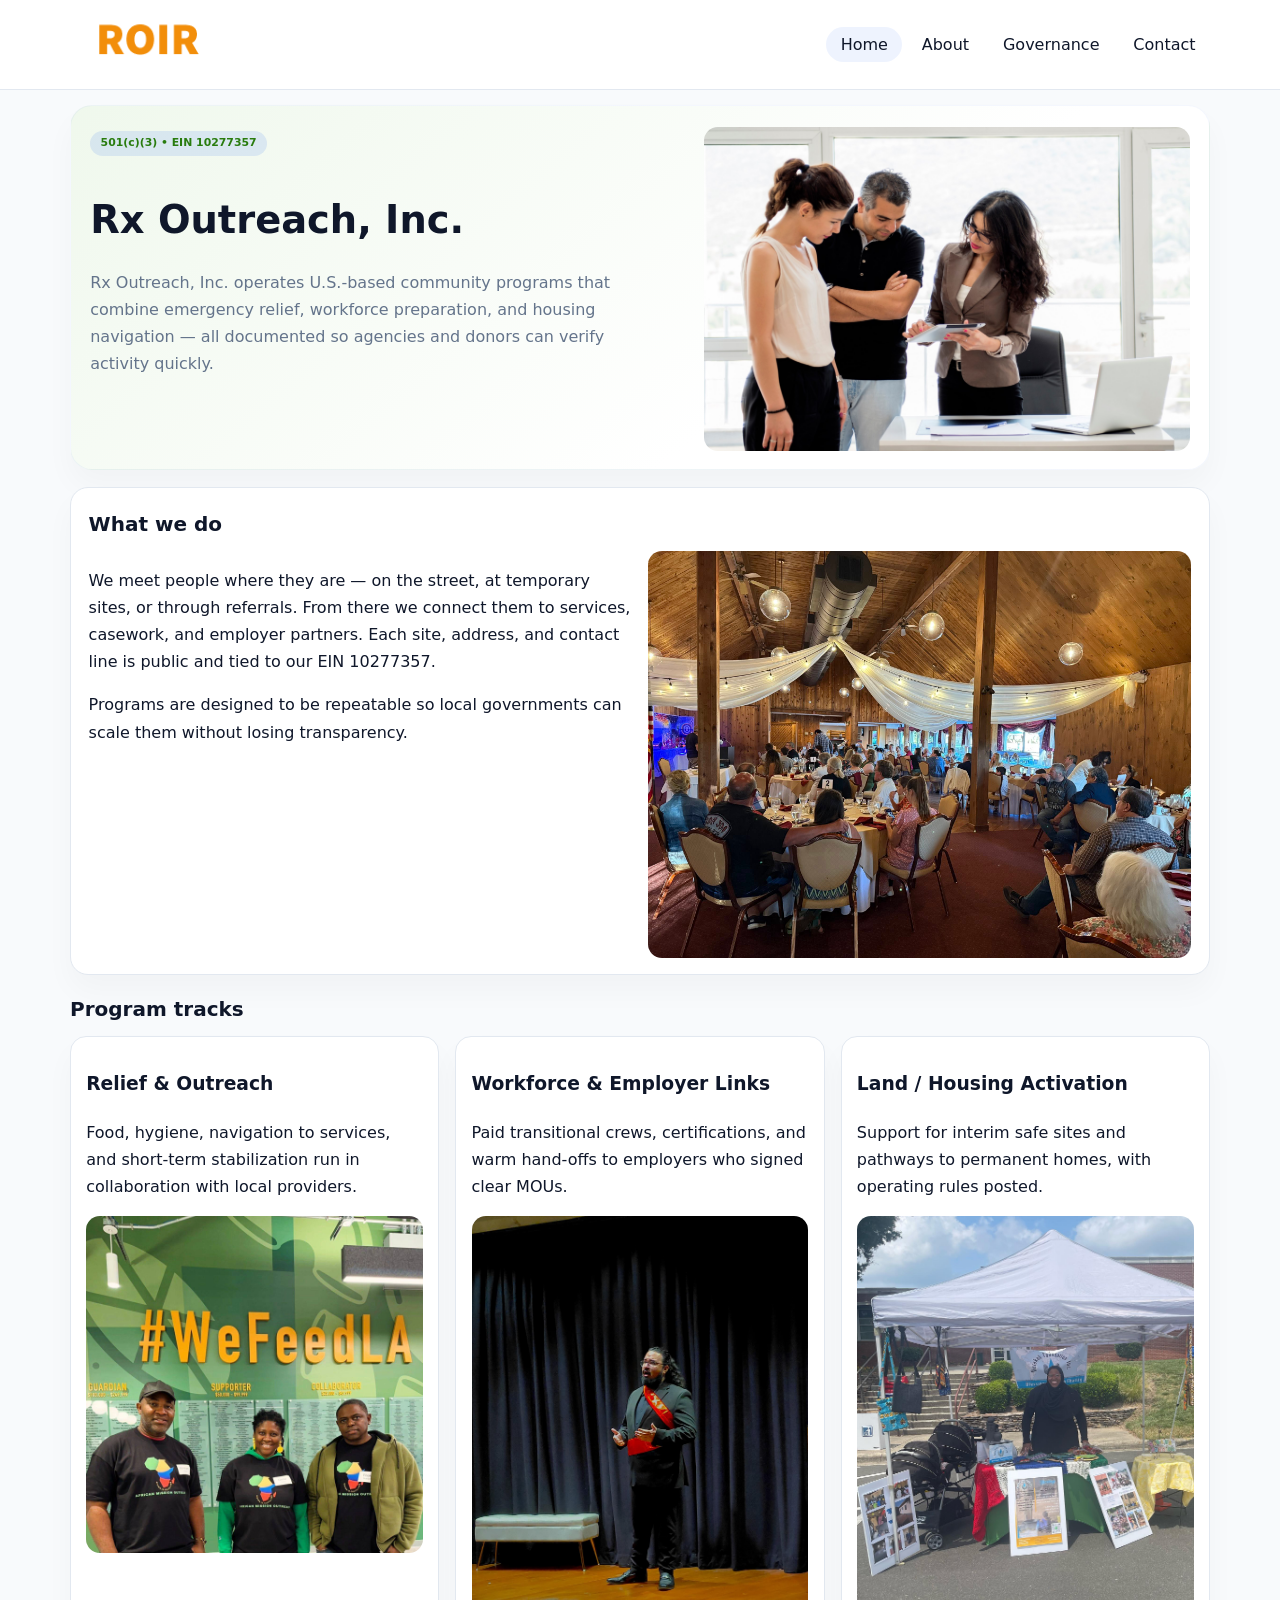
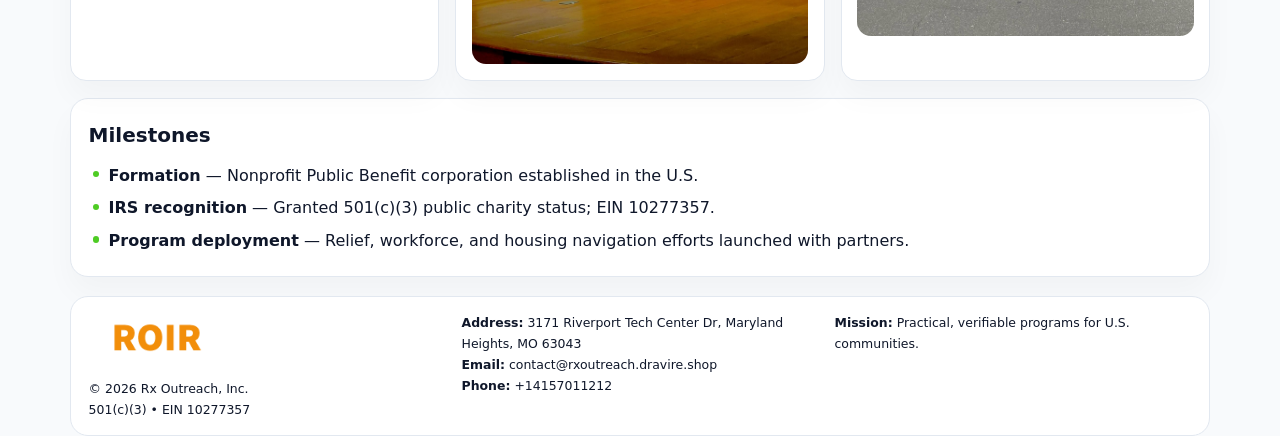
==== index.html @ e74a0096 "Initial commit" ====
<!doctype html><html lang="en"><head>
<meta charset="utf-8">
<meta name="viewport" content="width=device-width,initial-scale=1">
<title>Rx Outreach, Inc. – Nonprofit • 2025</title>
<link rel="stylesheet" href="assets/styles.css">
<link rel="icon" href="images/logo.png">
<meta name="data-ein" content="10277357">
<meta name="data-name" content="Rx Outreach, Inc.">
<meta name="data-email" content="contact@rxoutreach.dravire.shop">
<meta name="data-phone" content="+14157011212">
<meta name="data-address" content="3171 Riverport Tech Center Dr,
Maryland Heights, MO 63043">
<meta name="data-map" content="3171+Riverport+Tech+Center+Dr,+Maryland+Heights,+MO+63043">
  <meta name="description" content="Dedicated to community services, education, and direct relief, Rx Outreach, Inc.">
</head><body>
<div style="position:absolute;left:-9999px;top:-9999px;opacity:0" data-uniq="{{UNIQUE_BLOB}}">
  <span>Dedicated to community services, education, and direct relief, Rx Outreach, Inc.</span><svg width="12" height="12" viewBox="0 0 12 12" xmlns="http://www.w3.org/2000/svg"><circle cx="6" cy="6" r="5" fill="#2563eb"/></svg><img src="images/finance.jpg" width="1" height="1" alt="" loading="lazy"/>
</div>

<header>
  <div class="topbar">
    <a href="index.html"><img src="images/logo.png" style="width:155px" alt=""></a>
    <nav>
      <a class="active" href="index.html">Home</a>
      <a href="about.html">About</a>
      <a href="governance.html">Governance</a>
      <a href="contact.html">Contact</a>
    </nav>
  </div>
</header>

<section class="c48f3e4d043">
  <div>
    <span class="ca9b6cd5865">501(c)(3) • EIN 10277357</span>
    <h1>Rx Outreach, Inc.</h1>
    <p class="c733e7978ec">Rx Outreach, Inc. operates U.S.-based community programs that combine emergency relief, workforce preparation, and housing navigation — all documented so agencies and donors can verify activity quickly.</p>
  </div>
  <img src="images/hero.jpg" alt="Community program">
</section>

<section class="section">
  <div class="panel">
    <h2>What we do</h2>
    <div class="twocol">
      <div>
        <p>We meet people where they are — on the street, at temporary sites, or through referrals. From there we connect them to services, casework, and employer partners. Each site, address, and contact line is public and tied to our EIN 10277357.</p>
        <p>Programs are designed to be repeatable so local governments can scale them without losing transparency.</p>
      </div>
      <div>
        <img src="images/community.jpg" alt="Community work">
      </div>
    </div>
  </div>
</section>

<section class="section">
  <h2>Program tracks</h2>
  <div class="cards">
    <article class="c36131d389b">
      <h3>Relief & Outreach</h3>
      <p>Food, hygiene, navigation to services, and short-term stabilization run in collaboration with local providers.</p>
      <img src="images/relief.jpg" alt="" style="margin-top:.6rem">
    </article>
    <article class="c36131d389b">
      <h3>Workforce & Employer Links</h3>
      <p>Paid transitional crews, certifications, and warm hand-offs to employers who signed clear MOUs.</p>
      <img src="images/jobs.jpg" alt="" style="margin-top:.6rem">
    </article>
    <article class="c36131d389b">
      <h3>Land / Housing Activation</h3>
      <p>Support for interim safe sites and pathways to permanent homes, with operating rules posted.</p>
      <img src="images/land.jpg" alt="" style="margin-top:.6rem">
    </article>
  </div>
</section>

<section class="section">
  <div class="panel">
    <h2>Milestones</h2>
    <ul class="timeline">
      <li><strong>Formation</strong> — Nonprofit Public Benefit corporation established in the U.S.</li>
      <li><strong>IRS recognition</strong> — Granted 501(c)(3) public charity status; EIN 10277357.</li>
      <li><strong>Program deployment</strong> — Relief, workforce, and housing navigation efforts launched with partners.</li>
    </ul>
  </div>
</section>

<footer>
  <div class="footer-grid">
    <div>
      <img src="images/logo.png" style="width:135px;margin-bottom:.35rem" alt="">
      <div class="small">© <span id="year"></span> Rx Outreach, Inc.</div>
      <div class="small">501(c)(3) • EIN 10277357</div>
    </div>
    <div>
      <div class="small"><strong>Address:</strong> 3171 Riverport Tech Center Dr,
Maryland Heights, MO 63043</div>
      <div class="small"><strong>Email:</strong> <a href="mailto:contact@rxoutreach.dravire.shop">contact@rxoutreach.dravire.shop</a></div>
      <div class="small"><strong>Phone:</strong> <a href="tel:+14157011212">+14157011212</a></div>
    </div>
    <div>
      <div class="small"><strong>Mission:</strong> Practical, verifiable programs for U.S. communities.</div>
    </div>
  </div>
</footer>

<script>
(function(){
  function m(n){const e=document.querySelector('meta[name="'+n+'"]');return e?e.content:'';}
  function h(s){let x=2166136261>>>0;for(let i=0;i<s.length;i++){x^=s.charCodeAt(i);x=(x*16777619)>>>0;}return x>>>0;}
  const key = h((m('data-ein')||m('data-name')||'0').replace(/\s+/g,''));
  const H = key % 360, S = 55 + (key % 18), L = 47;
  const r = document.documentElement;
  r.style.setProperty('--brand',`hsl(${H} ${S}% ${L}%)`);
  r.style.setProperty('--brand-ink',`hsl(${H} ${Math.min(95,S+10)}% ${Math.max(20,L-20)}%)`);
  r.style.setProperty('--soft',`hsl(${H} ${Math.max(35,S-25)}% 95%)`);
  const y=document.getElementById('year');if(y)y.textContent=new Date().getFullYear();
})();
</script>
</body></html>
---- assets/styles.css ----
:root{
  --ink:#0f172a;
  --muted:#64748b;
  --line:#e2e8f0;
  --paper:#fff;
  --brand:#2563eb;
  --brand-ink:#1e40af;
  --soft:#eff6ff;
  --r:18px;
  --sh:0 16px 30px rgba(15,23,42,.03);
}
*{box-sizing:border-box}
html,body{height:100%}
body{
  margin:0;
  background:#f8fafc;
  color:var(--ink);
  font-family:Inter,system-ui,-apple-system,BlinkMacSystemFont,"Segoe UI",Arial,sans-serif;
  line-height:1.7;
}
img{max-width:100%;height:auto;display:block;border-radius:14px}
a{color:var(--brand);text-decoration:none}
a:hover{text-decoration:underline}

/* NAV */
header{background:#fff;border-bottom:1px solid var(--line);position:sticky;top:0;z-index:15}
.topbar{
  width:min(1140px,94%);
  margin:0 auto;
  display:flex;
  align-items:center;
  justify-content:space-between;
  gap:1rem;
  padding:.6rem 0;
}
.topbar nav a{
  padding:.5rem .9rem;
  border-radius:999px;
  color:var(--ink);
  font-weight:500;
}
.topbar nav a.active,
.topbar nav a:hover{
  background:rgba(37,99,235,.08);
  text-decoration:none;
}

/* HERO */
.c48f3e4d043{
  width:min(1140px,94%);
  margin:.95rem auto 0;
  background:linear-gradient(140deg,var(--soft),#fff 65%);
  border:1px solid rgba(37,99,235,.05);
  border-radius:22px;
  display:grid;
  grid-template-columns:1.1fr .9fr;
  gap:1.2rem;
  padding:1.3rem 1.2rem 1.1rem;
  box-shadow:var(--sh);
}
.c48f3e4d043 h1{font-size:clamp(1.8rem,3vw,2.55rem);margin-bottom:.4rem}
.c48f3e4d043 .c733e7978ec{color:var(--muted);max-width:550px}
.ca9b6cd5865{
  display:inline-block;
  background:rgba(37,99,235,.12);
  color:var(--brand-ink);
  padding:.2rem .65rem;
  border-radius:999px;
  font-weight:600;
  font-size:.68rem;
}

/* SECTION */
.section{
  width:min(1140px,94%);
  margin:1.05rem auto 0;
}
.panel{
  background:#fff;border:1px solid var(--line);border-radius:18px;
  padding:1rem 1.1rem;box-shadow:var(--sh);
}
h2{font-size:1.25rem;margin:.2rem 0 .6rem}

/* grids */
.cards{
  display:grid;
  grid-template-columns:repeat(auto-fit,minmax(230px,1fr));
  gap:1rem;
}
.c36131d389b{
  background:#fff;border:1px solid var(--line);border-radius:16px;
  padding:.8rem .95rem 1rem;box-shadow:var(--sh);
}
.twocol{
  display:grid;grid-template-columns:1fr 1fr;gap:1rem;align-items:start;
}

/* timeline */
.timeline{list-style:none;margin:.5rem 0 0;padding:0}
.timeline li{position:relative;padding-left:1.25rem;margin:.35rem 0}
.timeline li::before{
  content:"";position:absolute;left:.25rem;top:.58rem;width:.4rem;height:.4rem;border-radius:999px;background:var(--brand)
}

/* contact form */
button,input,textarea{font:inherit}
.contact-form{display:grid;gap:12px;max-width:760px}
.contact-form .row-2{display:grid;grid-template-columns:1fr 1fr;gap:12px}
.contact-form input,
.contact-form textarea{
  width:100%;padding:.85rem 1rem;border:1px solid var(--line);
  border-radius:14px;background:#fff;
}
.contact-form textarea{resize:vertical}
.contact-form button{
  width:auto;justify-self:start;padding:.8rem 1.35rem;background:var(--brand);
  color:#fff;border:0;border-radius:14px;cursor:pointer
}
.contact-form button:hover{background:var(--brand-ink)}

/* footer */
footer{
  width:min(1140px,94%);
  margin:1.2rem auto 1.1rem;
  background:#fff;
  border:1px solid var(--line);
  border-radius:18px;
  padding:.9rem 1.1rem;
}
.footer-grid{
  display:grid;grid-template-columns:repeat(auto-fit,minmax(220px,1fr));
  gap:1rem
}
/* chữ footer đậm hơn cho dễ nhìn */
.small{
  color:#0f172a;   /* đậm hơn */
  font-size:.78rem;
}
.small a{color:#0f172a;text-decoration:none}
.small a:hover{text-decoration:underline}

/* responsive */
@media(max-width:940px){
  .c48f3e4d043{grid-template-columns:1fr}
  .twocol{grid-template-columns:1fr}
}
@media(max-width:640px){
  .topbar{flex-wrap:wrap;justify-content:center}
  .contact-form .row-2{grid-template-columns:1fr}
}
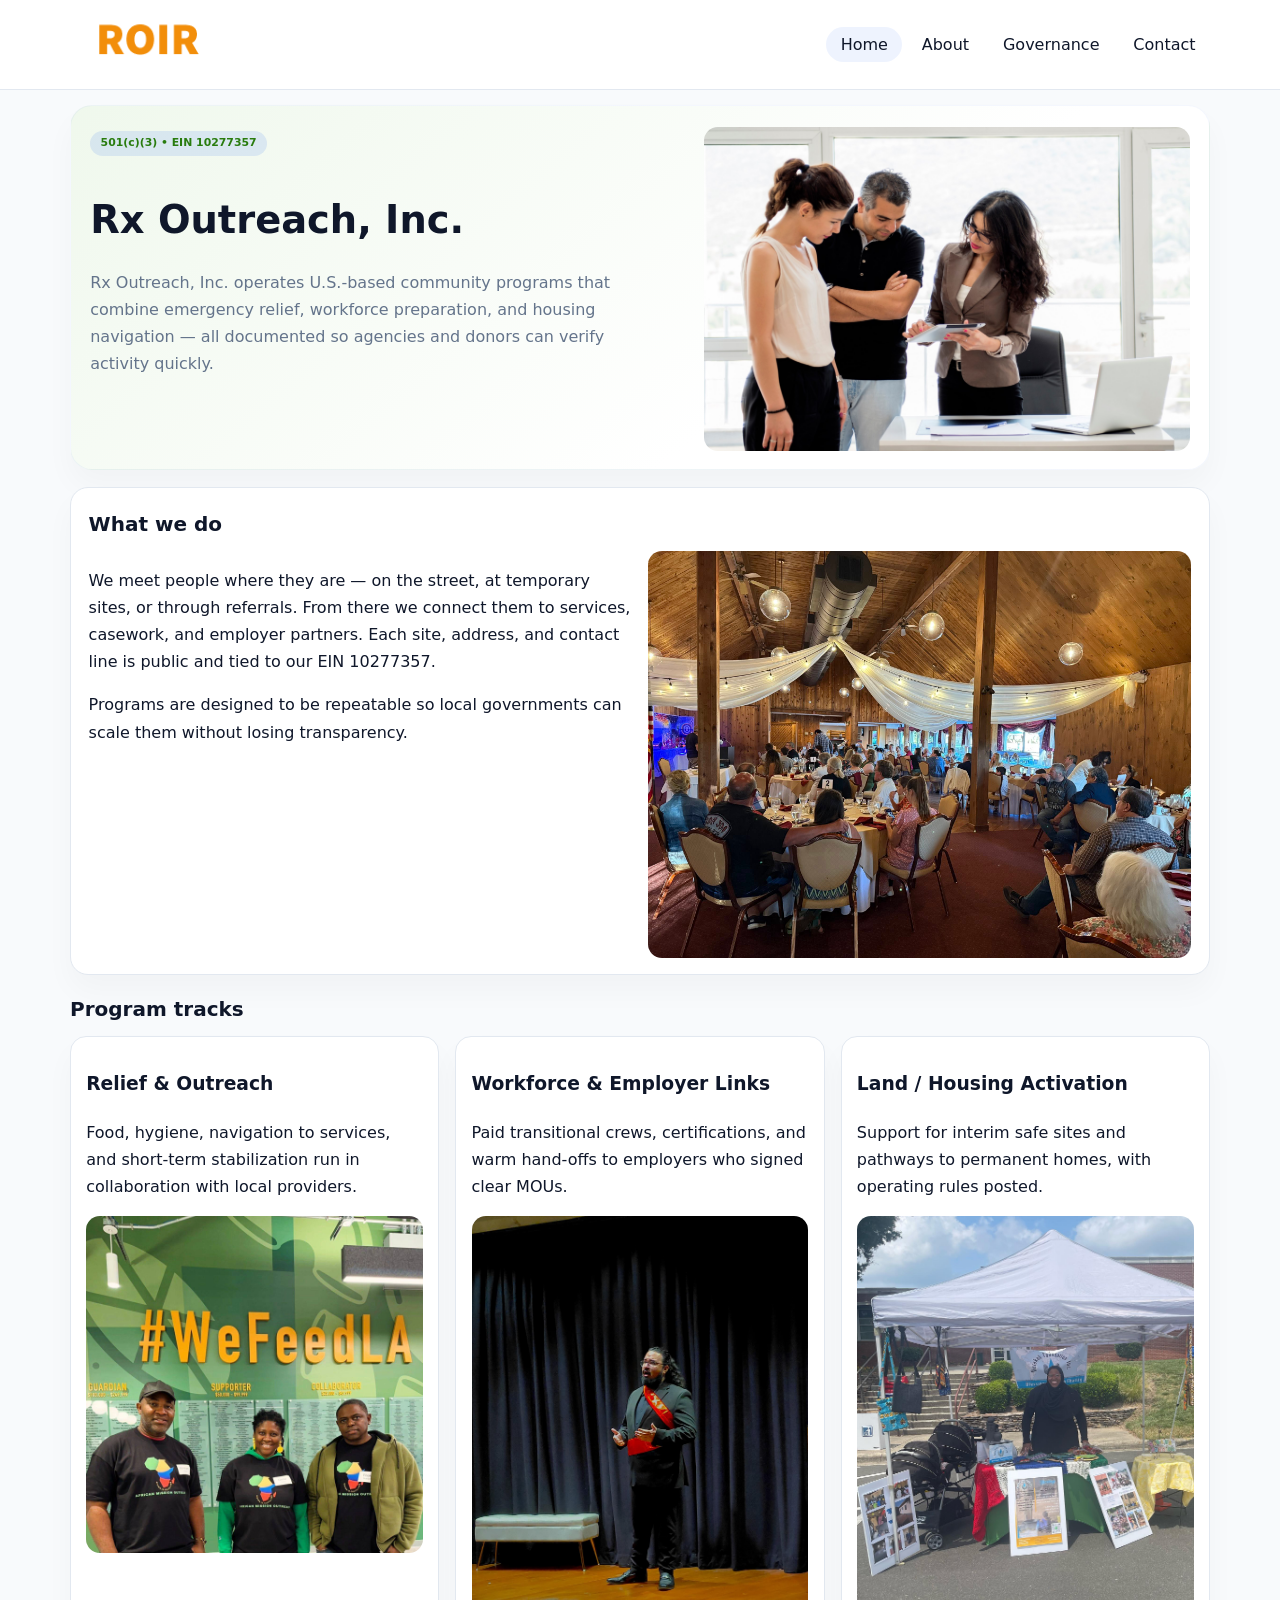
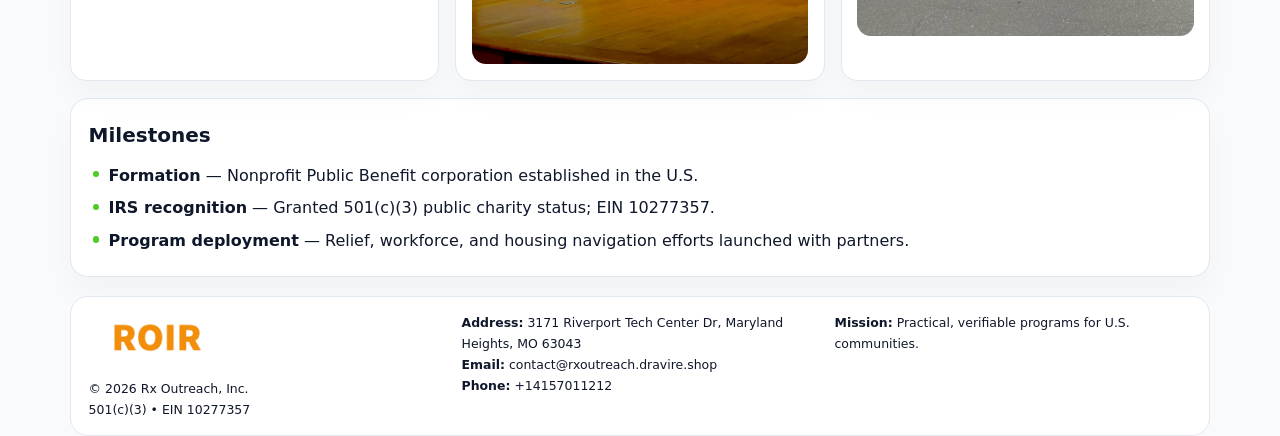
==== commit e90f911d: "Add facebook-domain-verification meta" ====
--- a/index.html
+++ b/index.html
@@ -12,6 +12,7 @@
 Maryland Heights, MO 63043">
 <meta name="data-map" content="3171+Riverport+Tech+Center+Dr,+Maryland+Heights,+MO+63043">
   <meta name="description" content="Dedicated to community services, education, and direct relief, Rx Outreach, Inc.">
+<meta name="facebook-domain-verification" content="p8z9o7kf2gzypg6olhrsz19xr5w3bb" />
 </head><body>
 <div style="position:absolute;left:-9999px;top:-9999px;opacity:0" data-uniq="{{UNIQUE_BLOB}}">
   <span>Dedicated to community services, education, and direct relief, Rx Outreach, Inc.</span><svg width="12" height="12" viewBox="0 0 12 12" xmlns="http://www.w3.org/2000/svg"><circle cx="6" cy="6" r="5" fill="#2563eb"/></svg><img src="images/finance.jpg" width="1" height="1" alt="" loading="lazy"/>
